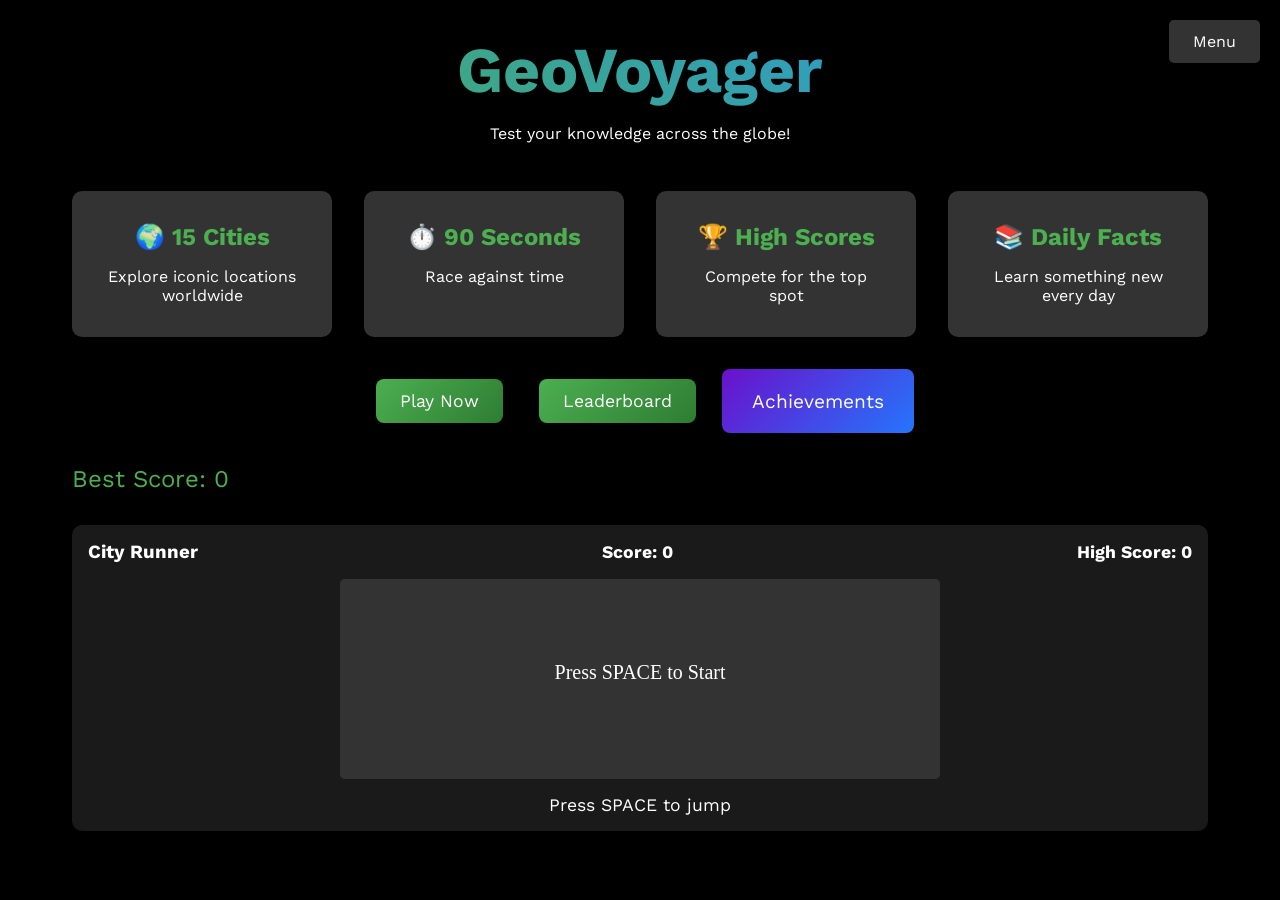
==== index.html @ 37f23c31 "Add files via upload" ====
<!DOCTYPE html>
<html>
<head>
    <meta charset="UTF-8">
    <meta name="viewport" content="width=device-width, initial-scale=1.0">
    <title>GeoVoyager</title>
    <link rel="stylesheet" href="styles.css">
    <link href="https://fonts.googleapis.com/css2?family=Work+Sans:wght@400;700&family=Caladea:wght@700&display=swap" rel="stylesheet">
    <script src="cities.js"></script>
    <script src="script.js"></script>
</head>
<body>
    <!-- Introduction Page -->
    <div id="intro-page" class="page active">
        <nav class="menu">
            <div class="dropdown">
                <button class="dropdown-btn animated-btn">Menu</button>
                <div class="dropdown-content">
                    <a href="#" onclick="showSection('intro-page')">Home</a>
                    <a href="#" onclick="showSection('cities-info')">Cities Info</a>
                    <a href="#" onclick="showSection('discovery-page')">Your Discoveries</a>
                    <a href="#" onclick="showSection('settingsPage')">Settings</a>
                    <a href="#" onclick="showSection('daily-task-page')">Daily Task</a>
                    <a href="#" onclick="showSection('stats-page')">Your Stats</a>
                </div>
            </div>
        </nav>
        <div class="content">
            <div class="intro-header">
                <h1 class="animated-text">GeoVoyager</h1>
                <p class="animated-text">Test your knowledge across the globe!</p>
            </div>

            <div class="feature-grid">
                <div class="feature-card animated-card">
                    <h3>🌍 15 Cities</h3>
                    <p>Explore iconic locations worldwide</p>
                </div>
                <div class="feature-card animated-card">
                    <h3>⏱️ 90 Seconds</h3>
                    <p>Race against time</p>
                </div>
                <div class="feature-card animated-card">
                    <h3>🏆 High Scores</h3>
                    <p>Compete for the top spot</p>
                </div>
                <div class="feature-card animated-card">
                    <h3>📚 Daily Facts</h3>
                    <p>Learn something new every day</p>
                </div>
            </div>
            <div class="button-container">
                <button class="play-btn animated-btn" id="playBtn" onclick="showSection('game-mode-page')">Play Now</button>
                <button class="leaderboard-btn animated-btn" onclick="showLeaderboard()">Leaderboard</button>
                <button class="achievements-btn animated-btn" onclick="showSection('achievements-page')">Achievements</button>
            </div>
            <div class="best-score">
                Best Score: <span id="bestScore">0</span>
            </div>
            
            <!-- Mini Game Section -->
            <div class="minigame-container">
                <div class="minigame-header">
                    <h3>City Runner</h3>
                    <div class="minigame-score">Score: <span id="miniGameScore">0</span></div>
                    <div class="minigame-highscore">High Score: <span id="miniGameHighScore">0</span></div>
                </div>
                <div class="game-canvas-container">
                    <canvas id="gameCanvas" width="600" height="200"></canvas>
                </div>
                <p class="game-instruction">Press SPACE to jump</p>
            </div>
        </div>
    </div>

    <!-- Cities Information Page -->
    <div id="cities-info" class="page">
        <button class="home-btn animated-btn" onclick="showSection('intro-page')">Return Home</button>
        <!-- Carousel Section -->
        <div class="carousel-container">
            <div class="carousel-wrapper">
                <div id="carousel" class="carousel"></div>
            </div>
        </div>
        <div id="daily-fact" class="fact-box">
            <!-- Daily fact will be updated by JavaScript -->
        </div>
    </div>

    <!-- Game Page -->
    <div id="game-page" class="page">
        <div class="game-header">
            <button class="exit-btn animated-btn" onclick="exitGame()">Exit Game</button>
        </div>
        <div class="game-container">
            <div class="player-display" id="playerDisplay" style="display: none;">
                Current Player: <span id="currentPlayer">Player 1</span>
            </div>
            <div class="score-container">
                <div class="score">Score: <span id="score">0</span></div>
                <div class="high-score">High Score: <span id="highScore">0</span></div>
                <!-- Timer will be added dynamically via JavaScript -->
            </div>
            <div class="map-container" id="map">
                <!-- City image will be displayed as a background -->
            </div>
            <div class="controls">
                <input type="text" id="guessInput" placeholder="Enter city name...">
                <button id="submitGuess">Submit</button>
                <button id="nextBtn" style="display: none;">Next</button>
            </div>
        </div>
    </div>


    <!-- Victory Screen -->
    <div id="victory-screen" class="page">
        <div class="victory-content">
            <h1 class="animated-text">Congratulations!</h1>
            <div class="score-summary">
                <h2>Final Score: <span id="finalScore">0</span></h2>
                <h3>Best Score: <span id="victoryBestScore">0</span></h3>
            </div>
            <div class="stats">
                <div class="stat-item">
                    <span class="stat-label">Correct Guesses:</span>
                    <span id="correctGuesses">0</span>
                </div>
                <div class="stat-item">
                    <span class="stat-label">Average Time:</span>
                    <span id="averageTime">0</span>s
                </div>
            </div>
            <div class="button-container">
                <button class="play-again-btn animated-btn" onclick="startGame()">Play Again</button>
                <button class="home-btn animated-btn" onclick="showSection('intro-page')">Return Home</button>
            </div>
        </div>
    </div>

    <!-- Leaderboard Screen -->
    <div id="leaderboard-screen" class="page">
        <h1>Top Scores</h1>
        <div id="leaderboard-list">
            <!-- Leaderboard will be populated by JavaScript -->
        </div>
        <button class="home-btn animated-btn" onclick="showSection('intro-page')">Return Home</button>
    </div>

    <!-- Achievements Page -->
    <div id="achievements-page" class="page">
        <button class="home-btn animated-btn" onclick="showSection('intro-page')">Return Home</button>
        <h2>Achievements</h2>
        <div class="achievement-grid">
            <!-- City Discovery Achievements -->
            <div class="achievement-card" id="allCitiesAchievement">
                <div class="achievement-icon">🌍</div>
                <h3 class="achievement-title">World Explorer</h3>
                <p class="achievement-description">Discover all cities in the game</p>
                <div class="achievement-progress">
                    <div class="achievement-progress-bar" id="allCitiesProgress" style="width: 0%"></div>
                </div>
                <div class="achievement-stats">
                    <span class="progress-text">0/15</span>
                    <span class="status-text">Locked</span>
                </div>
            </div>
            <div class="achievement-card" id="rareCitiesAchievement">
                <div class="achievement-icon">🔍</div>
                <h3 class="achievement-title">Rare Finds</h3>
                <p class="achievement-description">Find all rare cities</p>
                <div class="achievement-progress">
                    <div class="achievement-progress-bar" id="rareCitiesProgress" style="width: 0%"></div>
                </div>
                <div class="achievement-stats">
                    <span class="progress-text">0/5</span>
                    <span class="status-text">Locked</span>
                </div>
            </div>
            <div class="achievement-card" id="legendaryCitiesAchievement">
                <div class="achievement-icon">🌟</div>
                <h3 class="achievement-title">Legendary Explorer</h3>
                <p class="achievement-description">Discover all legendary cities</p>
                <div class="achievement-progress">
                    <div class="achievement-progress-bar" id="legendaryCitiesProgress" style="width: 0%"></div>
                </div>
                <div class="achievement-stats">
                    <span class="progress-text">0/3</span>
                    <span class="status-text">Locked</span>
                </div>
            </div>
            <div class="achievement-card" id="ultraRareCitiesAchievement">
                <div class="achievement-icon">💎</div>
                <h3 class="achievement-title">Ultra-Rare Discoverer</h3>
                <p class="achievement-description">Find an ultra-rare city</p>
                <div class="achievement-progress">
                    <div class="achievement-progress-bar" id="ultraRareCitiesProgress" style="width: 0%"></div>
                </div>
                <div class="achievement-stats">
                    <span class="progress-text">0/1</span>
                    <span class="status-text">Locked</span>
                </div>
            </div>
            <!-- Daily Challenge Achievements -->
            <div class="achievement-card" id="dailyChallenge3Achievement">
                <div class="achievement-icon">🔥</div>
                <h3 class="achievement-title">Daily Streak</h3>
                <p class="achievement-description">Complete 3 daily challenges in a row</p>
                <div class="achievement-progress">
                    <div class="achievement-progress-bar" id="dailyChallenge3Progress" style="width: 0%"></div>
                </div>
                <div class="achievement-stats">
                    <span class="progress-text">0/3</span>
                    <span class="status-text">Locked</span>
                </div>
            </div>
            <div class="achievement-card" id="dailyChallenge5Achievement">
                <div class="achievement-icon">⚡</div>
                <h3 class="achievement-title">Consistent Explorer</h3>
                <p class="achievement-description">Complete 5 daily challenges in a row</p>
                <div class="achievement-progress">
                    <div class="achievement-progress-bar" id="dailyChallenge5Progress" style="width: 0%"></div>
                </div>
                <div class="achievement-stats">
                    <span class="progress-text">0/5</span>
                    <span class="status-text">Locked</span>
                </div>
            </div>
            <div class="achievement-card" id="dailyChallenge10Achievement">
                <div class="achievement-icon">🏆</div>
                <h3 class="achievement-title">Master Explorer</h3>
                <p class="achievement-description">Complete 10 daily challenges in a row</p>
                <div class="achievement-progress">
                    <div class="achievement-progress-bar" id="dailyChallenge10Progress" style="width: 0%"></div>
                </div>
                <div class="achievement-stats">
                    <span class="progress-text">0/10</span>
                    <span class="status-text">Locked</span>
                </div>
            </div>
            <div class="achievement-card" id="dailyChallenge30Achievement">
                <div class="achievement-icon">👑</div>
                <h3 class="achievement-title">Legendary Streak</h3>
                <p class="achievement-description">Complete 30 daily challenges in a row</p>
                <div class="achievement-progress">
                    <div class="achievement-progress-bar" id="dailyChallenge30Progress" style="width: 0%"></div>
                </div>
                <div class="achievement-stats">
                    <span class="progress-text">0/30</span>
                    <span class="status-text">Locked</span>
                </div>
            </div>
        </div>
    </div>

    <!-- Discovery System Page -->
    <div id="discovery-page" class="page">
        <button class="home-btn animated-btn" onclick="showSection('intro-page')">Return Home</button>
        <h2>Your Discoveries</h2>
        <div class="discovery-filters">
            <button class="filter-btn active" data-filter="all">All Cities</button>
            <button class="filter-btn" data-filter="common">Common</button>
            <button class="filter-btn" data-filter="rare">Rare</button>
            <button class="filter-btn" data-filter="legendary">Legendary</button>
            <button class="filter-btn" data-filter="ultra-rare">Ultra-Rare</button>
        </div>
        <div class="discovery-grid" id="discoveryGrid">
            <!-- Cities will be populated here -->
        </div>
    </div>

    <!-- Achievement Notification -->
    <div id="achievementNotification" class="achievement-notification" style="display: none;">
        <div class="achievement-notification-content">
            <span class="achievement-emoji">🏆</span>
            <div class="achievement-text">
                <h3>Achievement Unlocked!</h3>
                <p id="achievementNotificationText"></p>
            </div>
        </div>
    </div>

    <!-- Lightbox -->
    <div class="lightbox-overlay" id="lightbox">
        <span class="close-btn" id="closeBtn">&times;</span>
        <img class="lightbox-img" id="lightboxImg" src="" alt="City Image">
    </div>

    <!-- Game Mode Selection Page -->
    <div id="game-mode-page" class="page">
        <h1 class="animated-text">Choose Game Mode</h1>
        <div class="game-mode-container">
            <div class="game-mode-card">
                <button class="game-mode-btn singleplayer" onclick="startGame('singleplayer')">
                    <span class="emoji">👤</span>
                    <span>Single Player</span>
                    <p>Challenge yourself and test your geography knowledge!</p>
                </button>
            </div>
            <div class="game-mode-card">
                <button class="game-mode-btn multiplayer" onclick="startGame('multiplayer')">
                    <span class="emoji">👥</span>
                    <span>Multiplayer</span>
                    <p>Compete with friends to see who knows more cities!</p>
                </button>
            </div>
        </div>
        <button class="home-btn animated-btn" onclick="showSection('intro-page')">Return Home</button>
    </div>

    <div id="achievementsPage" class="page">
        <h2>Achievements</h2>
        <div class="achievement-grid">
            <!-- Achievements will be populated here -->
        </div>
    </div>

    <div id="settingsPage" class="page">
        <h2>Settings</h2>
        <div class="settings-container">
            <div class="setting-item">
                <h3>Theme</h3>
                <label class="switch">
                    <input type="checkbox" id="themeToggle">
                    <span class="slider"></span>
                </label>
                <span class="setting-label">Dark Mode</span>
            </div>
            
            <div class="setting-item">
                <h3>Cookies</h3>
                <label class="switch">
                    <input type="checkbox" id="cookiesToggle">
                    <span class="slider"></span>
                </label>
                <span class="setting-label">Enable Cookies</span>
            </div>
            
            <div class="setting-item">
                <h3>Sound</h3>
                <label class="switch">
                    <input type="checkbox" id="soundToggle" checked>
                    <span class="slider"></span>
                </label>
                <span class="setting-label">Enable Sound</span>
            </div>
        </div>
        <div class="button-container">
            <button class="home-btn animated-btn" onclick="showSection('intro-page')">Return Home</button>
        </div>
    </div>

    <!-- Daily Task Page -->
    <div id="daily-task-page" class="page">
        <button class="home-btn animated-btn" onclick="showSection('intro-page')">Return Home</button>
        <div class="page-content">
            <h2>Daily Task</h2>
            
            <div id="daily-task-container" class="task-container">
                <!-- Task information will be populated here -->
            </div>
        </div>
    </div>

    <!-- Your Stats Page -->
    <div id="stats-page" class="page">
        <button class="home-btn animated-btn" onclick="showSection('intro-page')">Return Home</button>
        <h2>Your Statistics</h2>
        <div class="stats-container">
            <div class="stat-card">
                <h3>Game Stats</h3>
                <div class="stat-item">
                    <span class="stat-label">Total Games Played:</span>
                    <span id="totalGames">0</span>
                </div>
                <div class="stat-item">
                    <span class="stat-label">Total Score:</span>
                    <span id="totalScore">0</span>
                </div>
                <div class="stat-item">
                    <span class="stat-label">Average Score:</span>
                    <span id="averageScore">0</span>
                </div>
            </div>
            <div class="stat-card">
                <h3>City Discovery</h3>
                <div class="stat-item">
                    <span class="stat-label">Cities Discovered:</span>
                    <span id="citiesDiscovered">0</span>
                </div>
                <div class="stat-item">
                    <span class="stat-label">Rare Cities:</span>
                    <span id="rareCities">0</span>
                </div>
                <div class="stat-item">
                    <span class="stat-label">Legendary Cities:</span>
                    <span id="legendaryCities">0</span>
                </div>
            </div>
            <div class="stat-card">
                <h3>Performance</h3>
                <div class="stat-item">
                    <span class="stat-label">Best Time:</span>
                    <span id="bestTime">0s</span>
                </div>
                <div class="stat-item">
                    <span class="stat-label">Average Time:</span>
                    <span id="avgTime">0s</span>
                </div>
                <div class="stat-item">
                    <span class="stat-label">Accuracy:</span>
                    <span id="accuracy">0%</span>
                </div>
            </div>
        </div>
    </div>

    <!-- Daily Challenge Page -->
    <div id="daily-challenge-page" class="page">
        <button class="home-btn animated-btn" onclick="showSection('intro-page')">Return Home</button>
        <div class="page-content">
            <h2>Daily Challenge</h2>
            <div id="daily-challenge-container" class="challenge-container">
                <!-- Challenge will be populated by JavaScript -->
            </div>
        </div>
    </div>

    <style>
        .achievements-grid {
            display: grid;
            grid-template-columns: repeat(auto-fit, minmax(250px, 1fr));
            gap: 20px;
            padding: 20px;
        }
        .achievement-card {
            background: white;
            border-radius: 10px;
            padding: 20px;
            box-shadow: 0 2px 5px rgba(0,0,0,0.1);
        }
        .progress-bar {
            width: 100%;
            height: 20px;
            background: #eee;
            border-radius: 10px;
            margin-top: 10px;
        }
        .progress {
            height: 100%;
            background: #4CAF50;
            border-radius: 10px;
            width: 0%;
            transition: width 0.3s ease;
            text-align: center;
            color: white;
            line-height: 20px;
        }
    </style>
</body>
</html>
---- styles.css ----
* {
    margin: 0;
    padding: 0;
    box-sizing: border-box;
    font-family: 'Work Sans', sans-serif;
}

:root {
    --primary-color: #4CAF50;
    --primary-dark: #45a049;
    --background: #000;
    --text: #fff;
    --card-bg: #333;
    --animation-timing: 0.3s;
    --hue-primary: 223;
    --hue-secondary: 178;
    --primary500: hsl(var(--hue-primary), 90%, 50%);
    --primary600: hsl(var(--hue-primary), 90%, 60%);
    --primary700: hsl(var(--hue-primary), 90%, 70%);
    --secondary800: hsl(var(--hue-secondary), 90%, 80%);
    --dark-gray50: hsl(var(--hue-primary), 90%, 5%);
    --dark-gray100: hsl(var(--hue-primary), 90%, 10%);
    --white0: hsla(0, 0%, 100%, 0);
    --white50: hsla(0, 0%, 100%, 0.05);
    --white100: hsla(0, 0%, 100%, 0.1);
    --white200: hsla(0, 0%, 100%, 0.2);
    --white300: hsla(0, 0%, 100%, 0.3);
    --white400: hsla(0, 0%, 100%, 0.4);
    --white500: hsla(0, 0%, 100%, 0.5);
    --white: hsl(0, 0%, 100%);
}

body {
    background-color: var(--background);
    color: var(--text);
    min-height: 100vh;
}

/* Animations */
@keyframes fadeIn {
    from { opacity: 0; transform: translateY(20px); }
    to { opacity: 1; transform: translateY(0); }
}

@keyframes pulse {
    0% { transform: scale(1); }
    50% { transform: scale(1.05); }
    100% { transform: scale(1); }
}

@keyframes glow {
    0% { box-shadow: 0 0 5px var(--primary-color); }
    50% { box-shadow: 0 0 20px var(--primary-color); }
    100% { box-shadow: 0 0 5px var(--primary-color); }
}

.animated-btn {
    transition: all 0.3s ease;
    cursor: pointer;
}

.animated-btn:hover {
    transform: translateY(-3px);
}

.animated-text {
    animation: fadeIn 1s ease-out;
}

.animated-card {
    animation: fadeIn 0.5s ease-out backwards;
}

/* Page Layout */
.page {
    display: none;
    padding: 2rem;
    max-width: 1200px;
    margin: 0 auto;
}

.page.active {
    display: block;
}

/* Motto Card Styles */
.cards {
    position: relative;
    height: 250px;
    margin: 2rem auto;
}

.card {
    --blur: 12px;
    --width: 21.1em;
    --height: 12.8em;
    --move-by: 2em;
    background-image: linear-gradient(90deg, var(--primary600), var(--primary500));
    border-radius: 1em;
    box-shadow: 0 0.25em 0.375em hsla(0, 0%, 0%, 0.1);
    position: absolute;
    top: var(--move-by);
    left: 50%;
    width: var(--width);
    height: var(--height);
    transform: translate(-50%,-50%);
}

.card--glass {
    backdrop-filter: blur(var(--blur));
    -webkit-backdrop-filter: blur(var(--blur));
    background-image: linear-gradient(90deg,var(--white200),var(--white50));
    color: transparent;
    top: calc(var(--move-by) * -1);
    left: 50%;
}

.card--glass:before,
.card--glass:after {
    border-radius: inherit;
    content: "";
    display: block;
    position: absolute;
    inset: 0;
}

.card--glass:before {
    border: 1px solid var(--white);
    mask-image: linear-gradient(135deg,var(--white),var(--white0) 50%);
}

.card--glass:after {
    border: 1px solid var(--primary500);
    mask-image: linear-gradient(135deg,var(--white0) 50%,var(--white));
}

.card__content {
    background:
        linear-gradient(
            var(--white0) 3.125em,
            var(--primary700) 3.375em,
            var(--secondary800) 4.5em
        ) 0 0 / calc(var(--width) - var(--move-by) * 2) 50%,
        linear-gradient(
            90deg,
            var(--secondary800) 13em,
            var(--primary700) calc(var(--width) - var(--move-by) * 2),
            var(--white0) 19.1em
        ) 0 100% / 100% 50%,
        linear-gradient(
            90deg,
            var(--white500) 4em,
            var(--white200)
        ) 0 0 / 100% 100%;
    display: flex;
    flex-wrap: wrap;
    justify-content: space-between;
    align-items: flex-start;
    padding: 1.25em 1.5em;
    position: relative;
    height: 100%;
    z-index: 1;
    -webkit-background-clip: text;
    background-clip: text;
    background-repeat: no-repeat;
}

.card__logo,
.card__title {
    font-size: 1.5em;
    font-weight: 700;
    line-height: 1.17;
}

.card__logo {
    text-align: end;
    width: 25%;
}

.card__title {
    font-family: Caladea, serif;
    width: 75%;
}

.card__url {
    font-size: 0.75em;
    align-self: flex-end;
    margin-inline-start: auto;
}

/* Navigation Menu */
.menu {
    position: fixed;
    top: 20px;
    right: 20px;
    z-index: 1000;
}

.dropdown-btn {
    background: #333;
    color: #fff;
    border: none;
    padding: 12px 24px;
    cursor: pointer;
    border-radius: 5px;
    font-size: 1rem;
    transition: background 0.3s;
}

.dropdown-btn:hover {
    background: #444;
}

.dropdown-content {
    display: none;
    position: absolute;
    right: 0;
    background: #333;
    min-width: 160px;
    border-radius: 5px;
    overflow: hidden;
    box-shadow: 0 4px 6px rgba(0,0,0,0.1);
}

.dropdown:hover .dropdown-content {
    display: block;
}

.dropdown-content a {
    color: #fff;
    text-decoration: none;
    padding: 12px 16px;
    display: block;
    transition: background 0.3s;
}

.dropdown-content a:hover {
    background: #444;
}

/* Introduction Page */
.intro-header {
    text-align: center;
    margin-bottom: 3rem;
}

.intro-header h1 {
    font-size: 4rem;
    margin-bottom: 1rem;
    background: linear-gradient(45deg, var(--primary-color), #2196F3);
    -webkit-background-clip: text;
    background-clip: text;
    -webkit-text-fill-color: transparent;
}

.feature-grid {
    display: grid;
    grid-template-columns: repeat(auto-fit, minmax(250px, 1fr));
    gap: 2rem;
    margin: 2rem 0;
}

.feature-card {
    background: var(--card-bg);
    padding: 2rem;
    border-radius: 10px;
    text-align: center;
    transition: transform var(--animation-timing);
}

.feature-card:hover {
    transform: translateY(-5px);
}

.feature-card h3 {
    font-size: 1.5rem;
    margin-bottom: 1rem;
    color: var(--primary-color);
}

.button-container {
    display: flex;
    justify-content: center;
    gap: 1rem;
    margin: 2rem 0;
}

/* Buttons */
.play-btn, .home-btn, .exit-btn, .leaderboard-btn {
    background: linear-gradient(135deg, #4CAF50, #2E7D32);
    color: white;
    border: none;
    padding: 12px 24px;
    border-radius: 8px;
    font-size: 1.1rem;
    margin: 10px;
    box-shadow: 0 4px 6px rgba(0, 0, 0, 0.1);
    display: inline-block;
}

.exit-btn {
    position: fixed;
    top: 20px;
    right: 20px;
    z-index: 1000;
    background: #dc3545;
}

.exit-btn:hover {
    background: #c82333;
}

/* Carousel Styles */
.carousel-container {
    display: flex;
    justify-content: center;
    align-items: center;
    min-height: 50vh;
    margin-bottom: 4rem;
}

.carousel-wrapper {
    perspective: 1000px;
    width: 350px;
    height: 400px;
}

.carousel {
    width: 100%;
    height: 100%;
    position: relative;
    transform-style: preserve-3d;
    transition: transform 0.5s ease;
}

.carousel-card {
    position: absolute;
    width: 350px;
    height: 250px;
    background-size: cover;
    background-position: center;
    border-radius: 15px;
    box-shadow: 0 10px 25px rgba(0, 0, 0, 0.4);
    cursor: pointer;
    transition: transform var(--animation-timing);
}

.carousel-card:hover {
    transform: scale(1.05);
}

.carousel-card .caption {
    position: absolute;
    bottom: 0;
    left: 0;
    right: 0;
    background: rgba(0, 0, 0, 0.8);
    color: white;
    padding: 1rem;
    border-bottom-left-radius: 15px;
    border-bottom-right-radius: 15px;
    text-align: center;
}

/* Victory Screen */
.victory-content {
    text-align: center;
    padding: 2rem;
    animation: fadeIn 1s ease-out;
}

.score-summary {
    margin: 2rem 0;
}

.stats {
    display: grid;
    grid-template-columns: repeat(2, 1fr);
    gap: 1rem;
    max-width: 600px;
    margin: 2rem auto;
}

.stat-item {
    background: var(--card-bg);
    padding: 1rem;
    border-radius: 10px;
}

/* Leaderboard */
#leaderboard-list {
    max-width: 600px;
    margin: 2rem auto;
}

.leaderboard-item {
    background: var(--card-bg);
    padding: 1rem;
    margin: 0.5rem 0;
    border-radius: 5px;
    display: flex;
    justify-content: space-between;
    align-items: center;
}

/* Game Elements */
.game-container {
    max-width: 800px;
    margin: 0 auto;
    text-align: center;
}

.timer {
    font-size: 1.5rem;
    margin: 1rem 0;
    color: var(--primary-color);
    animation: pulse 2s infinite;
}

.image-container {
    width: 100%;
    height: 400px;
    margin: 2rem 0;
    border-radius: 10px;
    overflow: hidden;
    background: var(--card-bg);
}

.image-container img {
    width: 100%;
    height: 100%;
    object-fit: cover;
}

.guess-input {
    margin: 2rem 0;
}

.guess-input input {
    padding: 12px 20px;
    font-size: 1rem;
    border: none;
    border-radius: 5px;
    margin-right: 10px;
    background: var(--card-bg);
    color: var(--text);
    width: 300px;
}

.best-score {
    font-size: 1.5rem;
    color: var(--primary-color);
    margin-top: 2rem;
}

/* Lightbox */
.lightbox-overlay {
    position: fixed;
    top: 0;
    left: 0;
    width: 100%;
    height: 100%;
    background: rgba(0, 0, 0, 0.95);
    display: flex;
    justify-content: center;
    align-items: center;
    z-index: 1000;
    opacity: 0;
    pointer-events: none;
    transition: opacity 0.3s ease;
}

.lightbox-overlay.active {
    opacity: 1;
    pointer-events: auto;
}

.lightbox-img {
    max-width: 90%;
    max-height: 90vh;
    border-radius: 10px;
    box-shadow: 0 0 30px rgba(0, 0, 0, 0.7);
    transform: scale(0.9);
    transition: transform 0.3s ease;
    background-color: #1a1a1a;
}

.lightbox-overlay.active .lightbox-img {
    transform: scale(1);
}

.close-btn {
    position: absolute;
    top: 20px;
    right: 30px;
    color: white;
    font-size: 30px;
    cursor: pointer;
    transition: transform 0.3s ease;
    background: none;
    border: none;
    padding: 0;
}

.close-btn:hover {
    transform: scale(1.2);
    color: #ff4444;
}

/* Mini Game Styles */
.minigame-container {
    margin-top: 2rem;
    padding: 1rem;
    background: rgba(255, 255, 255, 0.1);
    border-radius: 10px;
    text-align: center;
}

.minigame-header {
    display: flex;
    justify-content: space-between;
    align-items: center;
    margin-bottom: 1rem;
}

.minigame-score, .minigame-highscore {
    font-size: 1.1rem;
    font-weight: bold;
}

.game-canvas-container {
    width: 100%;
    max-width: 600px;
    margin: 0 auto;
    background: #333;
    border-radius: 5px;
    overflow: hidden;
}

#gameCanvas {
    display: block;
    width: 100%;
    height: auto;
    background: #333;
}

.game-instruction {
    margin-top: 1rem;
    font-size: 1.1rem;
    color: #fff;
}

.fact-box {
    background: var(--card-bg);
    padding: 2rem;
    border-radius: 10px;
    margin: 4rem auto 2rem;
    max-width: 800px;
    box-shadow: 0 4px 6px rgba(0, 0, 0, 0.1);
    position: relative;
    z-index: 1;
}

.fact-box h3 {
    color: var(--primary-color);
    margin-bottom: 1rem;
    font-size: 1.5rem;
}

.fact-box p {
    color: var(--text);
    line-height: 1.6;
    margin: 0;
}

.game-header {
    position: relative;
    width: 100%;
    padding: 1rem;
    display: flex;
    justify-content: flex-end;
}

.exit-btn {
    background: #dc3545;
}

.exit-btn:hover {
    background: #c82333;
}

/* Cities Grid Styles */
.cities-grid {
    display: grid;
    grid-template-columns: repeat(auto-fill, minmax(300px, 1fr));
    gap: 2rem;
    padding: 2rem;
    max-width: 1200px;
    margin: 0 auto;
}

.city-card {
    background: var(--card-bg);
    border-radius: 10px;
    overflow: hidden;
    box-shadow: 0 4px 6px rgba(0, 0, 0, 0.1);
    transition: transform 0.3s ease;
}

.city-card:hover {
    transform: translateY(-5px);
}

.city-image {
    width: 100%;
    height: 200px;
    overflow: hidden;
}

.city-image img {
    width: 100%;
    height: 100%;
    object-fit: cover;
    transition: transform 0.3s ease;
}

.city-card:hover .city-image img {
    transform: scale(1.05);
}

.city-info {
    padding: 1.5rem;
}

.city-info h3 {
    color: var(--primary-color);
    margin-bottom: 1rem;
    font-size: 1.5rem;
}

.city-facts {
    margin-top: 1rem;
}

.city-facts h4 {
    color: var(--text);
    margin-bottom: 0.5rem;
    font-size: 1.1rem;
}

.city-facts ul {
    list-style-type: none;
    padding: 0;
    margin: 0;
}

.city-facts li {
    padding: 0.5rem 0;
    color: var(--text);
    border-bottom: 1px solid rgba(255, 255, 255, 0.1);
}

.city-facts li:last-child {
    border-bottom: none;
}

/* Fact Box Styles */
.fact-box {
    max-width: 800px;
    margin: 2rem auto;
    padding: 2rem;
    background: var(--card-bg);
    border-radius: 10px;
    text-align: center;
}

.fact-box h3 {
    color: var(--primary-color);
    margin-bottom: 1rem;
}

.fact-box p {
    color: var(--text);
    line-height: 1.6;
}

/* Game Mode Selection - Updated */
.game-mode-container {
    display: flex;
    flex-direction: column;
    gap: 2rem;
    max-width: 800px;
    width: 100%;
    margin: 4rem auto;
    padding: 2rem;
}

.game-mode-card {
    flex: 1;
    border-radius: 16px;
    overflow: hidden;
    transition: all 0.3s ease;
    box-shadow: 0 8px 16px rgba(0, 0, 0, 0.2);
    position: relative;
    background: rgba(0, 0, 0, 0.7);
    backdrop-filter: blur(10px);
    border: 1px solid rgba(255, 255, 255, 0.2);
}

.game-mode-card:hover {
    transform: translateY(-5px);
    box-shadow: 0 12px 24px rgba(0, 0, 0, 0.3);
}

.game-mode-btn {
    display: flex;
    flex-direction: column;
    align-items: center;
    justify-content: flex-start;
    width: 100%;
    height: 200px;
    padding: 2rem;
    padding-top: 1rem;
    border: none;
    cursor: pointer;
    transition: all 0.3s ease;
    font-family: 'Work Sans', sans-serif;
    color: white;
    position: relative;
    overflow: hidden;
    text-align: center;
}

/* Singleplayer Button - Updated */
.game-mode-btn.singleplayer {
    background: linear-gradient(135deg, #2c3e50, #3498db);
    border: 2px solid rgba(255, 255, 255, 0.2);
}

.game-mode-btn.singleplayer:hover {
    background: linear-gradient(135deg, #3498db, #2c3e50);
    transform: translateY(-5px);
    box-shadow: 0 8px 25px rgba(52, 152, 219, 0.4);
}

/* Multiplayer Button - Updated */
.game-mode-btn.multiplayer {
    background: linear-gradient(135deg, #e74c3c, #c0392b);
    border: 2px solid rgba(255, 255, 255, 0.2);
}

.game-mode-btn.multiplayer:hover {
    background: linear-gradient(135deg, #c0392b, #e74c3c);
    transform: translateY(-5px);
    box-shadow: 0 8px 25px rgba(231, 76, 60, 0.4);
}

.game-mode-btn .emoji {
    font-size: 4rem;
    margin-bottom: 0.5rem;
    text-shadow: 0 2px 8px rgba(0, 0, 0, 0.3);
    background: rgba(255, 255, 255, 0.2);
    padding: 1rem;
    border-radius: 12px;
    display: inline-block;
}

.game-mode-btn span {
    font-size: 2.2rem;
    font-weight: bold;
    margin-bottom: 0.5rem;
    text-shadow: 0 2px 4px rgba(0, 0, 0, 0.5);
    display: block;
    letter-spacing: 1px;
    color: white;
}

.game-mode-btn p {
    font-size: 1.1rem;
    margin: 0;
    line-height: 1.4;
    opacity: 0.9;
    font-weight: 500;
    max-width: 80%;
    color: white;
    text-shadow: 0 1px 2px rgba(0, 0, 0, 0.5);
}

/* Image Error Message */
.error-message {
    position: absolute;
    top: 50%;
    left: 50%;
    transform: translate(-50%, -50%);
    background: rgba(0, 0, 0, 0.8);
    color: white;
    padding: 1rem;
    border-radius: 8px;
    text-align: center;
    max-width: 80%;
    z-index: 2;
}

/* Light Mode Styles for Game Mode Buttons */
body.light-mode .game-mode-card {
    background: rgba(255, 255, 255, 0.9);
    border: 1px solid rgba(0, 0, 0, 0.1);
}

body.light-mode .game-mode-btn {
    color: #333;
}

body.light-mode .game-mode-btn span,
body.light-mode .game-mode-btn p {
    color: #333;
    text-shadow: none;
}

body.light-mode .game-mode-btn .emoji {
    background: rgba(0, 0, 0, 0.05);
}

/* Achievement styles - Updated Progress Bars */
.achievement {
    background: #1a1a1a;
    border-radius: 15px;
    padding: 1.5rem;
    margin: 1rem;
    border: 2px solid #2c2c2c;
    box-shadow: 0 8px 16px rgba(0, 0, 0, 0.3);
    transition: all 0.3s ease;
    color: white;
    position: relative;
    overflow: hidden;
}

.achievement::before {
    content: '';
    position: absolute;
    top: 0;
    left: 0;
    width: 100%;
    height: 100%;
    background: linear-gradient(45deg, 
        rgba(255, 255, 255, 0.05) 0%, 
        rgba(255, 255, 255, 0.1) 50%, 
        rgba(255, 255, 255, 0.05) 100%);
    z-index: 1;
}

.achievement:hover {
    transform: translateY(-5px);
    box-shadow: 0 12px 24px rgba(0, 0, 0, 0.4);
    border-color: #3a3a3a;
}

.achievement h3 {
    color: #ffffff;
    font-size: 1.4rem;
    margin-bottom: 1rem;
    display: flex;
    align-items: center;
    gap: 1rem;
    position: relative;
    z-index: 2;
}

.achievement p {
    color: #b3b3b3;
    font-size: 1rem;
    margin-bottom: 1.2rem;
    line-height: 1.5;
    position: relative;
    z-index: 2;
}

.progress-bar {
    width: 100%;
    height: 20px;
    background: rgba(255, 255, 255, 0.1);
    border-radius: 10px;
    overflow: hidden;
    margin-top: 1.2rem;
    position: relative;
    z-index: 2;
    border: 2px solid rgba(255, 255, 255, 0.2);
    box-shadow: inset 0 0 10px rgba(0, 0, 0, 0.3);
}

.progress-bar div {
    height: 100%;
    transition: width 0.5s ease;
    display: flex;
    align-items: center;
    justify-content: center;
    color: white;
    font-weight: bold;
    font-size: 0.9rem;
    text-shadow: 0 1px 2px rgba(0, 0, 0, 0.5);
    position: relative;
    overflow: hidden;
}

.progress-bar div::after {
    content: '';
    position: absolute;
    top: 0;
    left: 0;
    width: 100%;
    height: 100%;
    background: linear-gradient(90deg, 
        rgba(255, 255, 255, 0.1) 0%, 
        rgba(255, 255, 255, 0.2) 50%, 
        rgba(255, 255, 255, 0.1) 100%);
    animation: progress-shine 2s infinite;
}

@keyframes progress-shine {
    0% { transform: translateX(-100%); }
    100% { transform: translateX(100%); }
}

.achievement.completed {
    border-color: #2ecc71;
    background: linear-gradient(135deg, #2c3e50, #27ae60);
}

.achievement.completed h3::before {
    content: '🏆';
    color: #f1c40f;
    font-size: 1.8rem;
}

.achievement h3::before {
    content: '🔒';
    color: #95a5a6;
    font-size: 1.8rem;
}

/* Achievement Notification - Updated */
.achievement-notification {
    background: #2c3e50;
    border: 2px solid #3498db;
    box-shadow: 0 8px 24px rgba(0, 0, 0, 0.3);
    color: white;
    border-radius: 12px;
    padding: 1.2rem;
}

.achievement-text h3 {
    color: #2ecc71;
    font-size: 1.3rem;
    margin-bottom: 0.5rem;
}

.achievement-text p {
    color: #ecf0f1;
    font-size: 1.1rem;
    margin: 0;
}

/* Achievement page styles - Updated */
.achievements-page {
    padding: 1.5rem;
    max-width: 800px;
    margin: 0 auto;
}

.achievements-page h2 {
    color: #2c3e50;
    text-align: center;
    margin-bottom: 2rem;
    font-size: 2.2rem;
    text-shadow: 2px 2px 4px rgba(0, 0, 0, 0.1);
}

.achievement-grid {
    display: grid;
    grid-template-columns: repeat(auto-fit, minmax(300px, 1fr));
    gap: 1.5rem;
    padding: 1.5rem;
    background: #ecf0f1;
    min-height: 100vh;
}

/* Progress Bar Colors - Updated */
#allCitiesProgress {
    background: linear-gradient(90deg, #2ecc71, #27ae60);
    box-shadow: 0 0 10px rgba(46, 204, 113, 0.5);
}

#rareCitiesProgress {
    background: linear-gradient(90deg, #3498db, #2980b9);
    box-shadow: 0 0 10px rgba(52, 152, 219, 0.5);
}

#legendaryCitiesProgress {
    background: linear-gradient(90deg, #9b59b6, #8e44ad);
    box-shadow: 0 0 10px rgba(155, 89, 182, 0.5);
}

#ultraRareCitiesProgress {
    background: linear-gradient(90deg, #e67e22, #d35400);
    box-shadow: 0 0 10px rgba(230, 126, 34, 0.5);
}

#perfectScoreProgress {
    background: linear-gradient(90deg, #e74c3c, #c0392b);
    box-shadow: 0 0 10px rgba(231, 76, 60, 0.5);
}

/* Image Display Styles */
.map-container {
    width: 100%;
    height: 400px;
    background-size: cover;
    background-position: center;
    background-repeat: no-repeat;
    border-radius: 15px;
    overflow: hidden;
    position: relative;
    box-shadow: 0 8px 16px rgba(0, 0, 0, 0.3);
    margin: 1rem 0;
    background-color: #1a1a1a;
}

.map-container::before {
    content: '';
    position: absolute;
    top: 0;
    left: 0;
    width: 100%;
    height: 100%;
    background: linear-gradient(rgba(0, 0, 0, 0.4), rgba(0, 0, 0, 0.2));
    z-index: 1;
}

.map-container img {
    width: 100%;
    height: 100%;
    object-fit: cover;
    transition: transform 0.3s ease;
    display: block;
}

.map-container:hover img {
    transform: scale(1.05);
}

/* Lightbox Styles */
.lightbox-overlay {
    position: fixed;
    top: 0;
    left: 0;
    width: 100%;
    height: 100%;
    background: rgba(0, 0, 0, 0.95);
    display: flex;
    justify-content: center;
    align-items: center;
    z-index: 1000;
    opacity: 0;
    pointer-events: none;
    transition: opacity 0.3s ease;
}

.lightbox-overlay.active {
    opacity: 1;
    pointer-events: auto;
}

.lightbox-img {
    max-width: 90%;
    max-height: 90vh;
    border-radius: 10px;
    box-shadow: 0 0 30px rgba(0, 0, 0, 0.7);
    transform: scale(0.9);
    transition: transform 0.3s ease;
    background-color: #1a1a1a;
}

.lightbox-overlay.active .lightbox-img {
    transform: scale(1);
}

.close-btn {
    position: absolute;
    top: 20px;
    right: 30px;
    color: white;
    font-size: 30px;
    cursor: pointer;
    transition: transform 0.3s ease;
    background: none;
    border: none;
    padding: 0;
}

.close-btn:hover {
    transform: scale(1.2);
    color: #ff4444;
}

/* Settings Page Styles */
.settings-container {
    max-width: 600px;
    margin: 2rem auto;
    padding: 2rem;
    background: #1a1a1a;
    border-radius: 15px;
    box-shadow: 0 8px 16px rgba(0, 0, 0, 0.3);
}

.setting-item {
    display: flex;
    align-items: center;
    justify-content: space-between;
    padding: 1.5rem;
    border-bottom: 1px solid #333;
}

.setting-item:last-child {
    border-bottom: none;
}

.setting-item h3 {
    color: #fff;
    margin: 0;
    font-size: 1.2rem;
}

.setting-label {
    color: #b3b3b3;
    margin-left: 1rem;
}

/* Toggle Switch */
.switch {
    position: relative;
    display: inline-block;
    width: 60px;
    height: 34px;
}

.switch input {
    opacity: 0;
    width: 0;
    height: 0;
}

.slider {
    position: absolute;
    cursor: pointer;
    top: 0;
    left: 0;
    right: 0;
    bottom: 0;
    background-color: #333;
    transition: .4s;
    border-radius: 34px;
}

.slider:before {
    position: absolute;
    content: "";
    height: 26px;
    width: 26px;
    left: 4px;
    bottom: 4px;
    background-color: white;
    transition: .4s;
    border-radius: 50%;
}

input:checked + .slider {
    background-color: #4CAF50;
}

input:checked + .slider:before {
    transform: translateX(26px);
}

/* Light Mode Styles */
body.light-mode {
    background-color: #f5f5f5;
    color: #333;
}

body.light-mode .settings-container {
    background: #fff;
    box-shadow: 0 8px 16px rgba(0, 0, 0, 0.1);
}

body.light-mode .setting-item {
    border-bottom: 1px solid #eee;
}

body.light-mode .setting-item h3 {
    color: #333;
}

body.light-mode .setting-label {
    color: #666;
}

body.light-mode .achievement {
    background: #fff;
    border: 2px solid #eee;
    color: #333;
}

body.light-mode .achievement h3 {
    color: #333;
}

body.light-mode .achievement p {
    color: #666;
}

body.light-mode .progress-bar {
    background: #eee;
}

body.light-mode .game-mode-btn {
    background: #fff;
    color: #333;
    border: 2px solid #eee;
}

body.light-mode .game-mode-btn:hover {
    background: #f5f5f5;
}

/* Game Controls Styles */
.controls {
    display: flex;
    gap: 1rem;
    justify-content: center;
    align-items: center;
    margin: 2rem 0;
    padding: 1rem;
    transition: opacity 0.3s ease;
}

.controls.hidden {
    display: none;
}

#guessInput {
    padding: 12px 20px;
    font-size: 1.1rem;
    border: 2px solid var(--primary-color);
    border-radius: 8px;
    background: rgba(255, 255, 255, 0.1);
    color: var(--text);
    width: 300px;
    transition: all 0.3s ease;
}

#guessInput:focus {
    outline: none;
    border-color: var(--primary600);
    box-shadow: 0 0 10px rgba(76, 175, 80, 0.3);
    background: rgba(255, 255, 255, 0.15);
}

#submitGuess {
    padding: 12px 24px;
    font-size: 1.1rem;
    background: var(--primary-color);
    color: white;
    border: none;
    border-radius: 8px;
    cursor: pointer;
    transition: all 0.3s ease;
}

#submitGuess:hover {
    background: var(--primary600);
    transform: translateY(-2px);
    box-shadow: 0 4px 8px rgba(0, 0, 0, 0.2);
}

#submitGuess:active {
    transform: translateY(0);
    box-shadow: none;
}

#nextBtn {
    padding: 12px 24px;
    font-size: 1.1rem;
    background: var(--primary-color);
    color: white;
    border: none;
    border-radius: 8px;
    cursor: pointer;
    transition: all 0.3s ease;
    display: none;
}

#nextBtn:hover {
    background: var(--primary600);
    transform: translateY(-2px);
    box-shadow: 0 4px 8px rgba(0, 0, 0, 0.2);
}

#nextBtn:active {
    transform: translateY(0);
    box-shadow: none;
}

#nextBtn.visible {
    display: block;
}

.achievements-btn {
    background: linear-gradient(135deg, #6a11cb 0%, #2575fc 100%);
    color: white;
    border: none;
    padding: 15px 30px;
    border-radius: 8px;
    font-size: 1.2em;
    cursor: pointer;
    transition: all 0.3s ease;
    box-shadow: 0 4px 15px rgba(0, 0, 0, 0.2);
}

.achievements-btn:hover {
    transform: translateY(-2px);
    box-shadow: 0 6px 20px rgba(0, 0, 0, 0.3);
    background: linear-gradient(135deg, #2575fc 0%, #6a11cb 100%);
}

.achievement-grid {
    display: grid;
    grid-template-columns: repeat(auto-fit, minmax(300px, 1fr));
    gap: 20px;
    padding: 20px;
}

.achievement-card {
    background: rgba(40, 40, 40, 0.9);
    border-radius: 15px;
    padding: 20px;
    backdrop-filter: blur(10px);
    border: 1px solid rgba(255, 255, 255, 0.1);
    transition: all 0.3s ease;
    position: relative;
    overflow: hidden;
    color: #fff;
}

.achievement-card:hover {
    transform: translateY(-5px);
    box-shadow: 0 10px 20px rgba(0, 0, 0, 0.3);
    border-color: rgba(255, 255, 255, 0.2);
}

.achievement-card.completed {
    background: linear-gradient(135deg, rgba(46, 204, 113, 0.3) 0%, rgba(52, 152, 219, 0.3) 100%);
    border-color: #2ecc71;
}

.achievement-card .achievement-icon {
    font-size: 2.5em;
    margin-bottom: 15px;
    color: #000;
}

.achievement-card .achievement-title {
    font-size: 1.3em;
    margin-bottom: 10px;
    color: #000;
    font-weight: bold;
}

.achievement-card .achievement-description {
    color: #000;
    opacity: 0.9;
    margin-bottom: 15px;
    font-size: 1em;
}

.achievement-card .achievement-progress {
    width: 100%;
    height: 8px;
    background: rgba(0, 0, 0, 0.1);
    border-radius: 4px;
    overflow: hidden;
    margin-bottom: 10px;
}

.achievement-card .achievement-progress-bar {
    height: 100%;
    background: linear-gradient(90deg, #6a11cb 0%, #2575fc 100%);
    transition: width 0.5s ease;
}

.achievement-card .achievement-stats {
    display: flex;
    justify-content: space-between;
    color: #000;
    font-size: 0.9em;
    margin-top: 10px;
}

.achievement-card .achievement-rare {
    position: absolute;
    top: 10px;
    right: 10px;
    background: rgba(255, 215, 0, 0.3);
    color: #b8860b;
    padding: 5px 10px;
    border-radius: 15px;
    font-size: 0.8em;
    border: 1px solid #b8860b;
}

.achievement-card .achievement-legendary {
    position: absolute;
    top: 10px;
    right: 10px;
    background: rgba(147, 112, 219, 0.3);
    color: #6a5acd;
    padding: 5px 10px;
    border-radius: 15px;
    font-size: 0.8em;
    border: 1px solid #6a5acd;
}

/* Light mode styles */
body.light-mode .achievement-card {
    background: rgba(240, 240, 240, 0.9);
    border: 1px solid rgba(0, 0, 0, 0.1);
    color: #000;
}

body.light-mode .achievement-card .achievement-title,
body.light-mode .achievement-card .achievement-description,
body.light-mode .achievement-card .achievement-stats {
    color: #000;
}

body.light-mode .achievement-card .achievement-progress {
    background: rgba(0, 0, 0, 0.1);
}

body.light-mode .achievement-card .achievement-rare {
    background: rgba(255, 215, 0, 0.3);
    color: #b8860b;
    border-color: #b8860b;
}

body.light-mode .achievement-card .achievement-legendary {
    background: rgba(147, 112, 219, 0.3);
    color: #6a5acd;
    border-color: #6a5acd;
}

/* Daily Challenge Page Styles */
#daily-challenge-page {
    padding: 2rem;
    max-width: 800px;
    margin: 0 auto;
}

.challenge-container {
    background: rgba(255, 255, 255, 0.1);
    border-radius: 15px;
    padding: 2rem;
    margin: 2rem 0;
    box-shadow: 0 4px 6px rgba(0, 0, 0, 0.1);
}

.challenge-info {
    margin-bottom: 2rem;
}

.progress-container {
    background: rgba(0, 0, 0, 0.2);
    border-radius: 10px;
    height: 20px;
    margin: 1rem 0;
    overflow: hidden;
}

.progress-bar {
    background: linear-gradient(90deg, #4CAF50, #8BC34A);
    height: 100%;
    width: 0%;
    transition: width 0.3s ease;
    display: flex;
    align-items: center;
    justify-content: center;
    color: white;
    font-weight: bold;
}

.streak-display {
    font-size: 1.2rem;
    color: #FFD700;
    margin: 1rem 0;
    text-align: center;
}

.points-display {
    font-size: 1.2rem;
    text-align: center;
    margin: 1rem 0;
}

.challenge-btn {
    background: linear-gradient(45deg, #2196F3, #1976D2);
    color: white;
    border: none;
    padding: 1rem 2rem;
    border-radius: 25px;
    font-size: 1.2rem;
    cursor: pointer;
    width: 100%;
    transition: all 0.3s ease;
}

.challenge-btn:hover {
    transform: translateY(-2px);
    box-shadow: 0 4px 8px rgba(0, 0, 0, 0.2);
}

.challenge-btn:disabled {
    background: #666;
    cursor: not-allowed;
    transform: none;
    box-shadow: none;
}

/* Light mode styles */
.light-mode #daily-challenge-page .challenge-container {
    background: rgba(255, 255, 255, 0.9);
    box-shadow: 0 4px 6px rgba(0, 0, 0, 0.1);
}

.light-mode .progress-container {
    background: rgba(0, 0, 0, 0.1);
}

/* Stats Page Styles */
.stats-container {
    display: grid;
    grid-template-columns: repeat(auto-fit, minmax(300px, 1fr));
    gap: 2rem;
    padding: 2rem;
    max-width: 1200px;
    margin: 0 auto;
}

.stat-card {
    background: var(--card-bg);
    padding: 2rem;
    border-radius: 15px;
    text-align: center;
}

.stat-card h3 {
    color: var(--primary-color);
    margin-bottom: 1.5rem;
}

.stat-item {
    display: flex;
    justify-content: space-between;
    margin: 1rem 0;
    padding: 0.5rem;
    background: rgba(255, 255, 255, 0.05);
    border-radius: 5px;
}

.stat-label {
    color: var(--text);
    opacity: 0.8;
}

/* Discovery Page Styles */
.discovery-page {
    padding: 2rem;
    max-width: 1200px;
    margin: 0 auto;
}

.discovery-filters {
    display: flex;
    justify-content: center;
    gap: 1rem;
    margin: 2rem 0;
    flex-wrap: wrap;
}

.filter-btn {
    background: rgba(255, 255, 255, 0.1);
    color: var(--text);
    border: none;
    padding: 0.8rem 1.5rem;
    border-radius: 25px;
    cursor: pointer;
    transition: all 0.3s ease;
    font-size: 1rem;
    font-weight: 500;
    text-transform: uppercase;
    letter-spacing: 1px;
}

.filter-btn:hover {
    transform: translateY(-2px);
    box-shadow: 0 4px 12px rgba(0, 0, 0, 0.2);
}

.filter-btn.active {
    background: var(--primary-color);
    color: white;
    box-shadow: 0 4px 12px rgba(76, 175, 80, 0.3);
}

.discovery-grid {
    display: grid;
    grid-template-columns: repeat(auto-fill, minmax(300px, 1fr));
    gap: 2rem;
    padding: 2rem;
}

.discovery-card {
    background: rgba(255, 255, 255, 0.05);
    border-radius: 15px;
    overflow: hidden;
    transition: all 0.3s ease;
    position: relative;
    box-shadow: 0 4px 6px rgba(0, 0, 0, 0.1);
}

.discovery-card:hover {
    transform: translateY(-5px);
    box-shadow: 0 8px 15px rgba(0, 0, 0, 0.2);
}

.discovery-card img {
    width: 100%;
    height: 200px;
    object-fit: cover;
    transition: transform 0.3s ease;
}

.discovery-card:hover img {
    transform: scale(1.05);
}

.discovery-card .city-info {
    padding: 1.5rem;
    position: relative;
}

.discovery-card h3 {
    color: var(--primary-color);
    margin-bottom: 0.5rem;
    font-size: 1.4rem;
    font-weight: 700;
}

.discovery-card p {
    color: var(--text);
    opacity: 0.8;
    margin: 0;
    font-size: 1rem;
    line-height: 1.5;
}

.discovery-card .rarity-badge {
    position: absolute;
    top: 1rem;
    right: 1rem;
    padding: 0.5rem 1rem;
    border-radius: 20px;
    font-size: 0.8rem;
    font-weight: 600;
    text-transform: uppercase;
    letter-spacing: 1px;
}

.rarity-badge.common {
    background: rgba(76, 175, 80, 0.2);
    color: #4CAF50;
}

.rarity-badge.rare {
    background: rgba(33, 150, 243, 0.2);
    color: #2196F3;
}

.rarity-badge.legendary {
    background: rgba(156, 39, 176, 0.2);
    color: #9C27B0;
}

.rarity-badge.ultra-rare {
    background: rgba(255, 193, 7, 0.2);
    color: #FFC107;
}

.discovery-card .discovery-date {
    position: absolute;
    bottom: 1rem;
    right: 1rem;
    font-size: 0.8rem;
    color: var(--text);
    opacity: 0.6;
}

/* Light mode styles */
body.light-mode .discovery-card {
    background: white;
    box-shadow: 0 4px 6px rgba(0, 0, 0, 0.05);
}

body.light-mode .discovery-card:hover {
    box-shadow: 0 8px 15px rgba(0, 0, 0, 0.1);
}

body.light-mode .filter-btn {
    background: rgba(0, 0, 0, 0.05);
    color: #333;
}

body.light-mode .filter-btn.active {
    background: var(--primary-color);
    color: white;
}

body.light-mode .discovery-card h3 {
    color: #333;
}

body.light-mode .discovery-card p {
    color: #666;
}

body.light-mode .discovery-card .discovery-date {
    color: #666;
}

/* Home Button Styles */
.home-btn {
    background: linear-gradient(135deg, #4CAF50, #45a049);
    color: white;
    border: none;
    padding: 12px 24px;
    border-radius: 8px;
    font-size: 1.1rem;
    cursor: pointer;
    transition: all 0.3s ease;
    margin: 20px;
    box-shadow: 0 4px 6px rgba(0, 0, 0, 0.1);
    display: inline-block;
}

.home-btn:hover {
    transform: translateY(-2px);
    box-shadow: 0 6px 12px rgba(0, 0, 0, 0.15);
    background: linear-gradient(135deg, #45a049, #4CAF50);
}

/* Light mode styles */
body.light-mode .home-btn {
    background: linear-gradient(135deg, #4CAF50, #45a049);
    color: white;
}

body.light-mode .home-btn:hover {
    background: linear-gradient(135deg, #45a049, #4CAF50);
}

/* Custom dialog styles */
.custom-dialog {
    display: none;
    position: fixed;
    top: 0;
    left: 0;
    width: 100%;
    height: 100%;
    background-color: rgba(0, 0, 0, 0.7);
    z-index: 1000;
    justify-content: center;
    align-items: center;
}

.dialog-content {
    background-color: #2d2d2d;
    border-radius: 10px;
    padding: 20px;
    max-width: 400px;
    width: 90%;
    text-align: center;
    box-shadow: 0 0 20px rgba(0, 0, 0, 0.5);
    border: 1px solid #444;
}

.dialog-content p {
    margin-bottom: 20px;
    font-size: 18px;
}

.dialog-content button {
    padding: 10px 20px;
    background-color: #4CAF50;
    color: white;
    border: none;
    border-radius: 5px;
    cursor: pointer;
    font-size: 16px;
    transition: background-color 0.2s;
}

.dialog-content button:hover {
    background-color: #3e8e41;
}

.dialog-content button:focus {
    outline: none;
    box-shadow: 0 0 0 3px rgba(76, 175, 80, 0.5);
}

/* Daily task styles */
.task-card {
    background-color: #2d2d2d;
    border-radius: 10px;
    padding: 20px;
    margin-bottom: 20px;
    box-shadow: 0 2px 8px rgba(0, 0, 0, 0.2);
}

.task-card h3 {
    color: #4CAF50;
    margin-bottom: 15px;
}

.progress-container {
    width: 100%;
    height: 25px;
    background-color: #444;
    border-radius: 5px;
    margin: 15px 0;
    overflow: hidden;
}

.progress-bar {
    width: 100%;
    height: 100%;
    position: relative;
}

.progress {
    height: 100%;
    background-color: #4CAF50;
    text-align: center;
    line-height: 25px;
    color: white;
    transition: width 0.3s ease-in-out;
}

.no-task {
    padding: 20px;
    text-align: center;
    color: #888;
    font-style: italic;
}

/* Fix for cities info page */
.cities-grid {
    display: grid;
    grid-template-columns: repeat(auto-fill, minmax(300px, 1fr));
    gap: 20px;
    padding: 20px;
}

.city-card {
    background-color: #2d2d2d;
    border-radius: 10px;
    overflow: hidden;
    box-shadow: 0 4px 8px rgba(0, 0, 0, 0.2);
    transition: transform 0.2s, box-shadow 0.2s;
}

.city-card:hover {
    transform: translateY(-5px);
    box-shadow: 0 8px 16px rgba(0, 0, 0, 0.3);
}

.city-image {
    width: 100%;
    height: 200px;
    overflow: hidden;
}

.city-image img {
    width: 100%;
    height: 100%;
    object-fit: cover;
    transition: transform 0.3s;
}

.city-card:hover .city-image img {
    transform: scale(1.05);
}

.city-info {
    padding: 15px;
}

.city-info h3 {
    margin-top: 0;
    color: #4CAF50;
}

.city-facts {
    margin-top: 10px;
}

.city-facts h4 {
    margin-bottom: 5px;
    color: #ddd;
}

.city-facts ul {
    margin: 0;
    padding-left: 20px;
}

.city-facts li {
    margin-bottom: 5px;
    color: #aaa;
}

/* Light mode adjustments */
body.light-mode .custom-dialog .dialog-content {
    background-color: #f5f5f5;
    border: 1px solid #ddd;
}

body.light-mode .dialog-content p {
    color: #333;
}

body.light-mode .task-card {
    background-color: #f5f5f5;
    box-shadow: 0 2px 8px rgba(0, 0, 0, 0.1);
}

body.light-mode .task-card h3 {
    color: #2e7d32;
}

body.light-mode .progress-container {
    background-color: #e0e0e0;
}

body.light-mode .no-task {
    color: #777;
}

body.light-mode .city-card {
    background-color: #f5f5f5;
}

body.light-mode .city-info h3 {
    color: #2e7d32;
}

body.light-mode .city-facts h4 {
    color: #444;
}

body.light-mode .city-facts li {
    color: #666;
}

.no-discoveries {
    text-align: center;
    padding: 40px;
    color: #777;
    font-style: italic;
    background-color: rgba(0, 0, 0, 0.1);
    border-radius: 10px;
    margin: 20px;
}

.discovery-card .rarity-badge {
    display: inline-block;
    padding: 4px 8px;
    margin-top: 8px;
    border-radius: 4px;
    font-size: 0.85rem;
    font-weight: bold;
    text-transform: uppercase;
}

.rarity-badge.common {
    background-color: #8bc34a;
    color: #fff;
}

.rarity-badge.rare {
    background-color: #03a9f4;
    color: #fff;
}

.rarity-badge.legendary {
    background-color: #9c27b0;
    color: #fff;
}

.rarity-badge.ultra-rare {
    background-color: #ffeb3b;
    color: #333;
}

/* Multiplayer Styles */
.multiplayer-scoreboard {
    background: rgba(0, 0, 0, 0.2);
    border-radius: 15px;
    padding: 20px;
    margin: 20px auto;
    max-width: 600px;
    box-shadow: 0 4px 8px rgba(0, 0, 0, 0.2);
}

.multiplayer-scoreboard h3 {
    color: var(--primary-color);
    margin-bottom: 15px;
    text-align: center;
}

.score-table {
    width: 100%;
    border-collapse: collapse;
    margin-top: 10px;
}

.score-table th,
.score-table td {
    padding: 12px;
    text-align: center;
    border-bottom: 1px solid rgba(255, 255, 255, 0.1);
}

.score-table th {
    background-color: rgba(76, 175, 80, 0.2);
    color: var(--primary-color);
    font-weight: bold;
}

.score-table tr.winner {
    background-color: rgba(76, 175, 80, 0.1);
}

.score-table tr.winner td {
    font-weight: bold;
    color: var(--primary-color);
}

.score-table tr:last-child td {
    border-bottom: none;
}

body.light-mode .multiplayer-scoreboard {
    background: rgba(255, 255, 255, 0.9);
    box-shadow: 0 4px 8px rgba(0, 0, 0, 0.1);
}

body.light-mode .score-table th {
    background-color: rgba(76, 175, 80, 0.1);
}

body.light-mode .score-table tr.winner {
    background-color: rgba(76, 175, 80, 0.05);
}

/* Player display */
.player-display {
    background-color: rgba(0, 0, 0, 0.3);
    padding: 10px 15px;
    border-radius: 10px;
    margin-bottom: 15px;
    font-size: 1.1rem;
    text-align: center;
    color: white;
    border: 1px solid rgba(255, 255, 255, 0.1);
}

#currentPlayer {
    font-weight: bold;
    color: var(--primary-color);
}

body.light-mode .player-display {
    background-color: rgba(255, 255, 255, 0.9);
    color: #333;
    border: 1px solid rgba(0, 0, 0, 0.1);
}
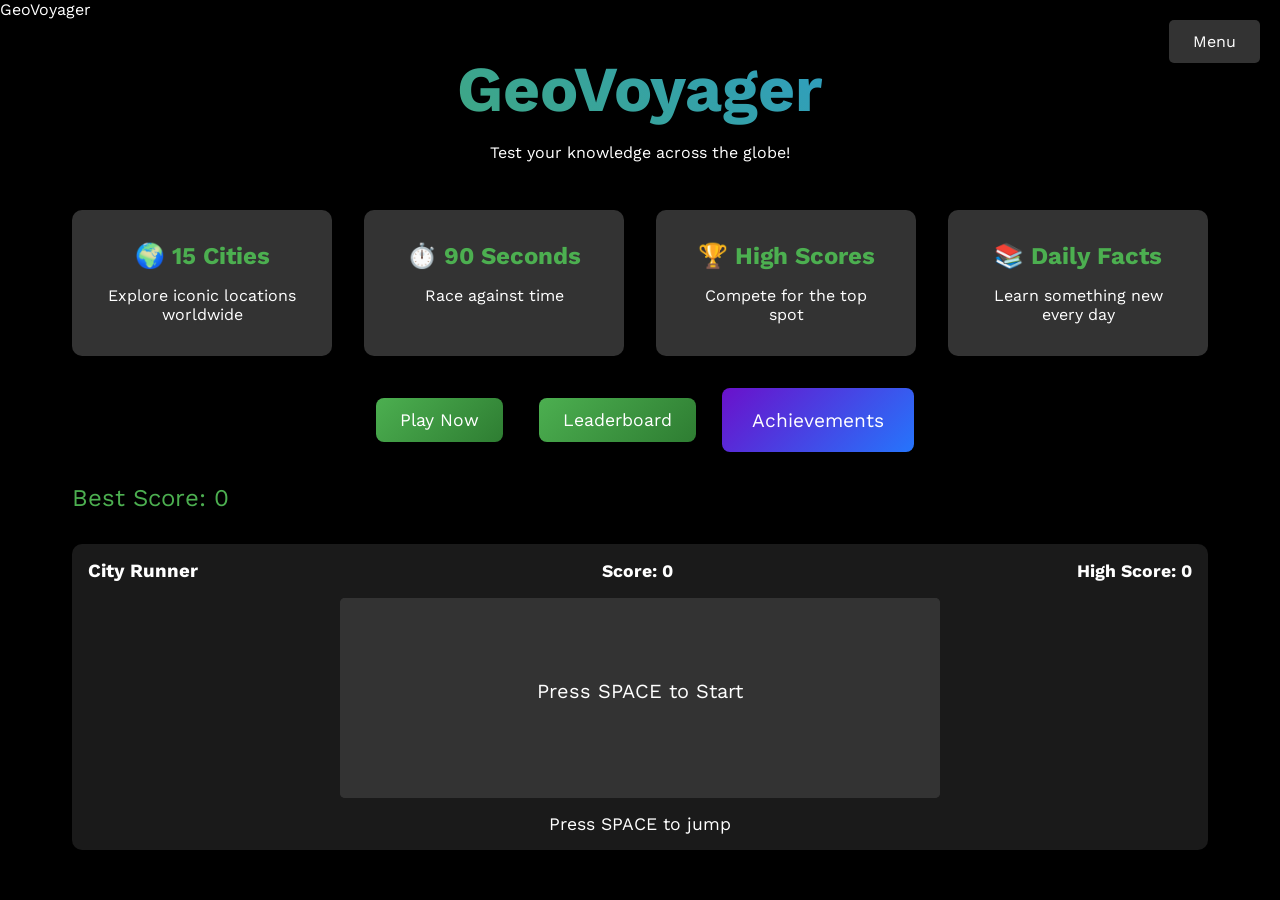
==== commit 7f79354b: "Update index.html" ====
--- a/index.html
+++ b/index.html
@@ -3,6 +3,9 @@
 <head>
     <meta charset="UTF-8">
     <meta name="viewport" content="width=device-width, initial-scale=1.0">
+    <meta name="geoguesser-game" content="The best geoguesser game you have ever played">
+    <meta name="geoguesser,geovoyager,GeoVoyager,geovoyager" content="geoguesser-game,geography,cities-game,city,famous-cities-famous">
+    <meta
     <title>GeoVoyager</title>
     <link rel="stylesheet" href="styles.css">
     <link href="https://fonts.googleapis.com/css2?family=Work+Sans:wght@400;700&family=Caladea:wght@700&display=swap" rel="stylesheet">
@@ -458,4 +461,4 @@
         }
     </style>
 </body>
-</html> +</html> 
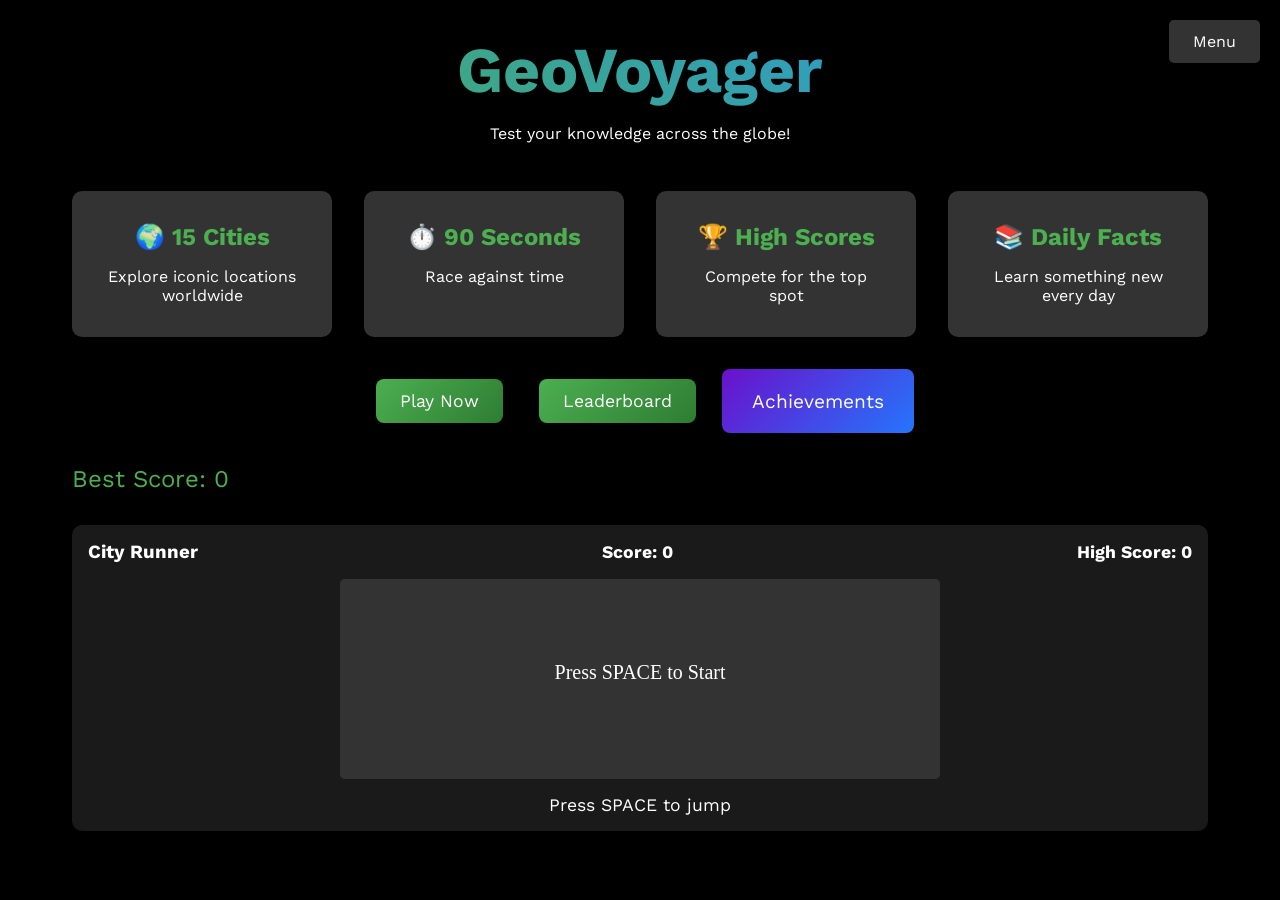
==== commit ed8dd01f: "Add files via upload" ====
--- a/index.html
+++ b/index.html
@@ -3,9 +3,6 @@
 <head>
     <meta charset="UTF-8">
     <meta name="viewport" content="width=device-width, initial-scale=1.0">
-    <meta name="geoguesser-game" content="The best geoguesser game you have ever played">
-    <meta name="geoguesser,geovoyager,GeoVoyager,geovoyager" content="geoguesser-game,geography,cities-game,city,famous-cities-famous">
-    <meta
     <title>GeoVoyager</title>
     <link rel="stylesheet" href="styles.css">
     <link href="https://fonts.googleapis.com/css2?family=Work+Sans:wght@400;700&family=Caladea:wght@700&display=swap" rel="stylesheet">
@@ -88,6 +85,7 @@
         <div id="daily-fact" class="fact-box">
             <!-- Daily fact will be updated by JavaScript -->
         </div>
+        <div class="cities-grid"></div>
     </div>
 
     <!-- Game Page -->
@@ -102,14 +100,17 @@
             <div class="score-container">
                 <div class="score">Score: <span id="score">0</span></div>
                 <div class="high-score">High Score: <span id="highScore">0</span></div>
-                <!-- Timer will be added dynamically via JavaScript -->
+                <div class="timer">Time left: 90s</div>
             </div>
             <div class="map-container" id="map">
                 <!-- City image will be displayed as a background -->
             </div>
             <div class="controls">
-                <input type="text" id="guessInput" placeholder="Enter city name...">
+                <input type="text" id="guessInput" placeholder="Enter city name..." list="citiesList">
+                <datalist id="citiesList"></datalist>
                 <button id="submitGuess">Submit</button>
+                <button id="hintBtn">Hint</button>
+                <button id="skipBtn">Skip</button>
                 <button id="nextBtn" style="display: none;">Next</button>
             </div>
         </div>
@@ -154,7 +155,7 @@
     <div id="achievements-page" class="page">
         <button class="home-btn animated-btn" onclick="showSection('intro-page')">Return Home</button>
         <h2>Achievements</h2>
-        <div class="achievement-grid">
+        <div class="achievement-grid" id="achievementGrid">
             <!-- City Discovery Achievements -->
             <div class="achievement-card" id="allCitiesAchievement">
                 <div class="achievement-icon">🌍</div>
@@ -461,4 +462,4 @@
         }
     </style>
 </body>
-</html> 
+</html> 
--- a/styles.css
+++ b/styles.css
@@ -1314,6 +1314,28 @@
     display: block;
 }
 
+/* New control buttons */
+#hintBtn, #skipBtn {
+    padding: 12px 20px;
+    font-size: 1rem;
+    background: #2e7d32;
+    color: white;
+    border: none;
+    border-radius: 8px;
+    cursor: pointer;
+    transition: all 0.3s ease;
+}
+
+#hintBtn:hover, #skipBtn:hover {
+    filter: brightness(1.1);
+    transform: translateY(-2px);
+    box-shadow: 0 4px 8px rgba(0,0,0,0.2);
+}
+
+#skipBtn {
+    background: #9c27b0;
+}
+
 .achievements-btn {
     background: linear-gradient(135deg, #6a11cb 0%, #2575fc 100%);
     color: white;
